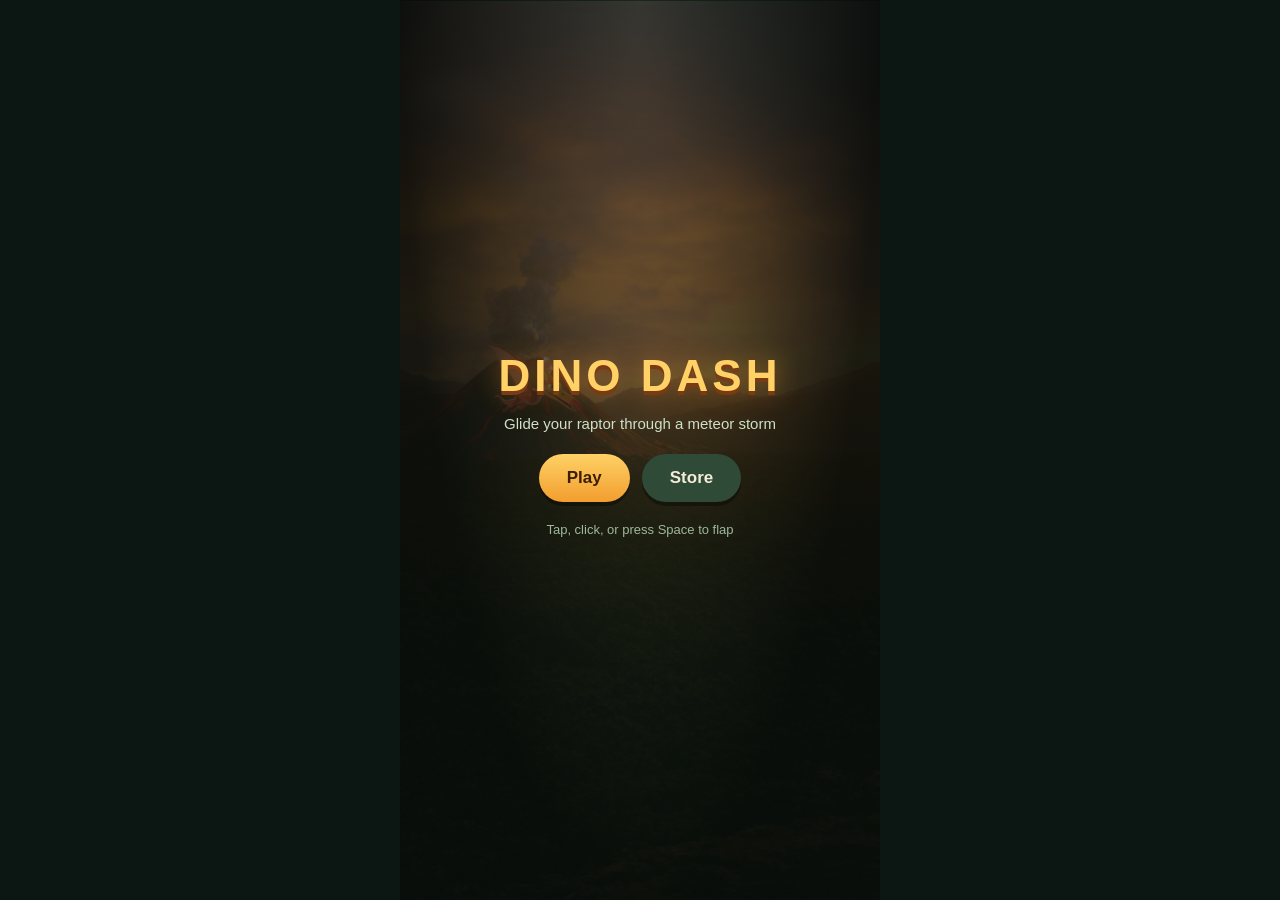
==== web/index.html @ 1cfb5ed5 "Initial commit: Dino Dash web game A Flappy-Bird-style canvas game with real 3D-rendered art generat" ====
<!doctype html>
<html lang="en">
<head>
<meta charset="utf-8" />
<meta name="viewport" content="width=device-width, initial-scale=1, maximum-scale=1, user-scalable=no" />
<title>Dino Dash</title>
<link rel="stylesheet" href="style.css" />
</head>
<body>
<div id="app">
  <canvas id="game-canvas"></canvas>

  <!-- HUD shown during play -->
  <div id="hud" class="hidden">
    <div id="score">0</div>
  </div>

  <!-- Start screen -->
  <div id="screen-start" class="screen">
    <h1 class="title">DINO DASH</h1>
    <p class="subtitle">Glide your raptor through a meteor storm</p>
    <div class="menu-buttons">
      <button id="btn-play" class="btn btn-primary">Play</button>
      <button id="btn-store" class="btn">Store</button>
    </div>
    <p class="hint">Tap, click, or press Space to flap</p>
  </div>

  <!-- Game over screen -->
  <div id="screen-gameover" class="screen hidden">
    <h2 class="title small">EXTINCT!</h2>
    <div class="stat-row">
      <div class="stat"><span class="stat-label">Score</span><span id="final-score" class="stat-value">0</span></div>
      <div class="stat"><span class="stat-label">Best</span><span id="best-score" class="stat-value">0</span></div>
    </div>
    <div class="menu-buttons">
      <button id="btn-retry" class="btn btn-primary">Retry</button>
      <button id="btn-menu" class="btn">Menu</button>
    </div>
  </div>

  <!-- Store screen -->
  <div id="screen-store" class="screen hidden">
    <div class="store-header">
      <button id="btn-store-back" class="btn btn-icon">&larr;</button>
      <h2 class="title small">DINO STORE</h2>
      <div class="store-spacer"></div>
    </div>
    <p class="store-note">Skins are cosmetic only &mdash; every dino plays exactly the same. Purchases here are a local demo, no real payment is processed.</p>
    <div id="store-grid" class="store-grid"></div>
  </div>

  <!-- Purchase confirm modal -->
  <div id="modal-buy" class="modal hidden">
    <div class="modal-card">
      <h3 id="modal-buy-title">Buy character</h3>
      <p id="modal-buy-desc"></p>
      <div class="menu-buttons">
        <button id="btn-buy-confirm" class="btn btn-primary">Confirm purchase</button>
        <button id="btn-buy-cancel" class="btn">Cancel</button>
      </div>
    </div>
  </div>
</div>

<script src="js/characters.js"></script>
<script src="js/storage.js"></script>
<script src="js/art.js"></script>
<script src="js/entities.js"></script>
<script src="js/game.js"></script>
<script src="js/store.js"></script>
<script src="js/main.js"></script>
</body>
</html>
---- web/style.css ----
* { box-sizing: border-box; }

html, body {
  margin: 0;
  height: 100%;
  background: #0c1612;
  font-family: 'Trebuchet MS', 'Segoe UI', sans-serif;
  overflow: hidden;
  -webkit-tap-highlight-color: transparent;
  touch-action: none;
}

#app {
  position: relative;
  width: 100%;
  height: 100%;
  max-width: 480px;
  margin: 0 auto;
  background: #000;
}

#game-canvas {
  display: block;
  width: 100%;
  height: 100%;
  background: #1c3a2e;
}

.hidden { display: none !important; }

#hud {
  position: absolute;
  top: 0;
  left: 0;
  right: 0;
  display: flex;
  justify-content: center;
  padding-top: 24px;
  pointer-events: none;
}

#score {
  font-size: 56px;
  font-weight: 900;
  color: #fff;
  text-shadow: 0 3px 0 rgba(0,0,0,0.5), 0 0 12px rgba(255,200,80,0.4);
  -webkit-text-stroke: 2px #1c3a2e;
}

.screen {
  position: absolute;
  inset: 0;
  display: flex;
  flex-direction: column;
  align-items: center;
  justify-content: center;
  gap: 14px;
  padding: 24px;
  text-align: center;
  background: radial-gradient(ellipse at top, rgba(40,70,40,0.55), rgba(8,14,10,0.92) 70%);
  color: #f4ecd8;
}

.title {
  font-size: 44px;
  letter-spacing: 4px;
  margin: 0;
  color: #ffd166;
  text-shadow: 0 4px 0 #7a3b12, 0 0 24px rgba(255,150,40,0.5);
}

.title.small { font-size: 30px; }

.subtitle {
  margin: 0 0 8px;
  color: #cfe0c8;
  font-size: 15px;
}

.hint {
  margin-top: 6px;
  font-size: 13px;
  color: #9db89a;
}

.menu-buttons {
  display: flex;
  gap: 12px;
  flex-wrap: wrap;
  justify-content: center;
}

.btn {
  font-family: inherit;
  font-size: 17px;
  font-weight: 700;
  padding: 14px 28px;
  border-radius: 999px;
  border: none;
  background: #2f4a36;
  color: #f4ecd8;
  cursor: pointer;
  box-shadow: 0 4px 0 rgba(0,0,0,0.35);
  transition: transform 0.08s ease;
}

.btn:active { transform: translateY(3px); box-shadow: 0 1px 0 rgba(0,0,0,0.35); }

.btn-primary {
  background: linear-gradient(180deg, #ffd166, #f29e2e);
  color: #3a1e00;
}

.btn-icon {
  padding: 10px 16px;
  font-size: 20px;
}

.stat-row {
  display: flex;
  gap: 28px;
  margin: 4px 0 8px;
}

.stat { display: flex; flex-direction: column; align-items: center; }
.stat-label { font-size: 12px; color: #9db89a; text-transform: uppercase; letter-spacing: 1px; }
.stat-value { font-size: 28px; font-weight: 800; color: #ffd166; }

#screen-store {
  justify-content: flex-start;
  padding-top: 18px;
  overflow-y: auto;
}

.store-header {
  display: flex;
  align-items: center;
  width: 100%;
  gap: 8px;
}

.store-spacer { flex: 1; }
.store-header .title.small { flex: 1; margin: 0; }

.store-note {
  font-size: 12.5px;
  color: #9db89a;
  max-width: 380px;
  margin: 4px 0 10px;
}

.store-grid {
  width: 100%;
  display: grid;
  grid-template-columns: repeat(2, 1fr);
  gap: 12px;
  overflow-y: auto;
  padding-bottom: 24px;
}

.dino-card {
  background: rgba(20,32,22,0.75);
  border: 2px solid rgba(255,255,255,0.08);
  border-radius: 16px;
  padding: 10px;
  display: flex;
  flex-direction: column;
  align-items: center;
  gap: 6px;
}

.dino-card.equipped { border-color: #ffd166; }
.dino-card.owned { opacity: 1; }

.dino-card canvas { width: 84px; height: 84px; }

.dino-name { font-weight: 700; font-size: 14px; }

.dino-rarity {
  font-size: 10.5px;
  text-transform: uppercase;
  letter-spacing: 0.5px;
  padding: 2px 8px;
  border-radius: 999px;
}

.rarity-common { background: #3c4a3c; color: #cfe0c8; }
.rarity-uncommon { background: #1f5d3a; color: #b9f3cf; }
.rarity-rare { background: #1f4d7a; color: #bfe0ff; }
.rarity-epic { background: #5a2a7a; color: #e7c9ff; }
.rarity-legendary { background: #7a4d12; color: #ffe2a8; }
.rarity-mythic { background: linear-gradient(90deg,#7a1212,#b8860b); color: #ffe9b0; }

.dino-price { font-size: 13px; color: #ffd166; font-weight: 700; }

.dino-card .btn {
  font-size: 12.5px;
  padding: 8px 14px;
  margin-top: 2px;
}

.modal {
  position: absolute;
  inset: 0;
  background: rgba(0,0,0,0.6);
  display: flex;
  align-items: center;
  justify-content: center;
  padding: 24px;
}

.modal-card {
  background: #142016;
  border: 1px solid rgba(255,255,255,0.1);
  border-radius: 16px;
  padding: 24px;
  max-width: 320px;
  text-align: center;
  color: #f4ecd8;
}

.modal-card h3 { margin-top: 0; color: #ffd166; }
.modal-card p { font-size: 13.5px; color: #cfe0c8; }
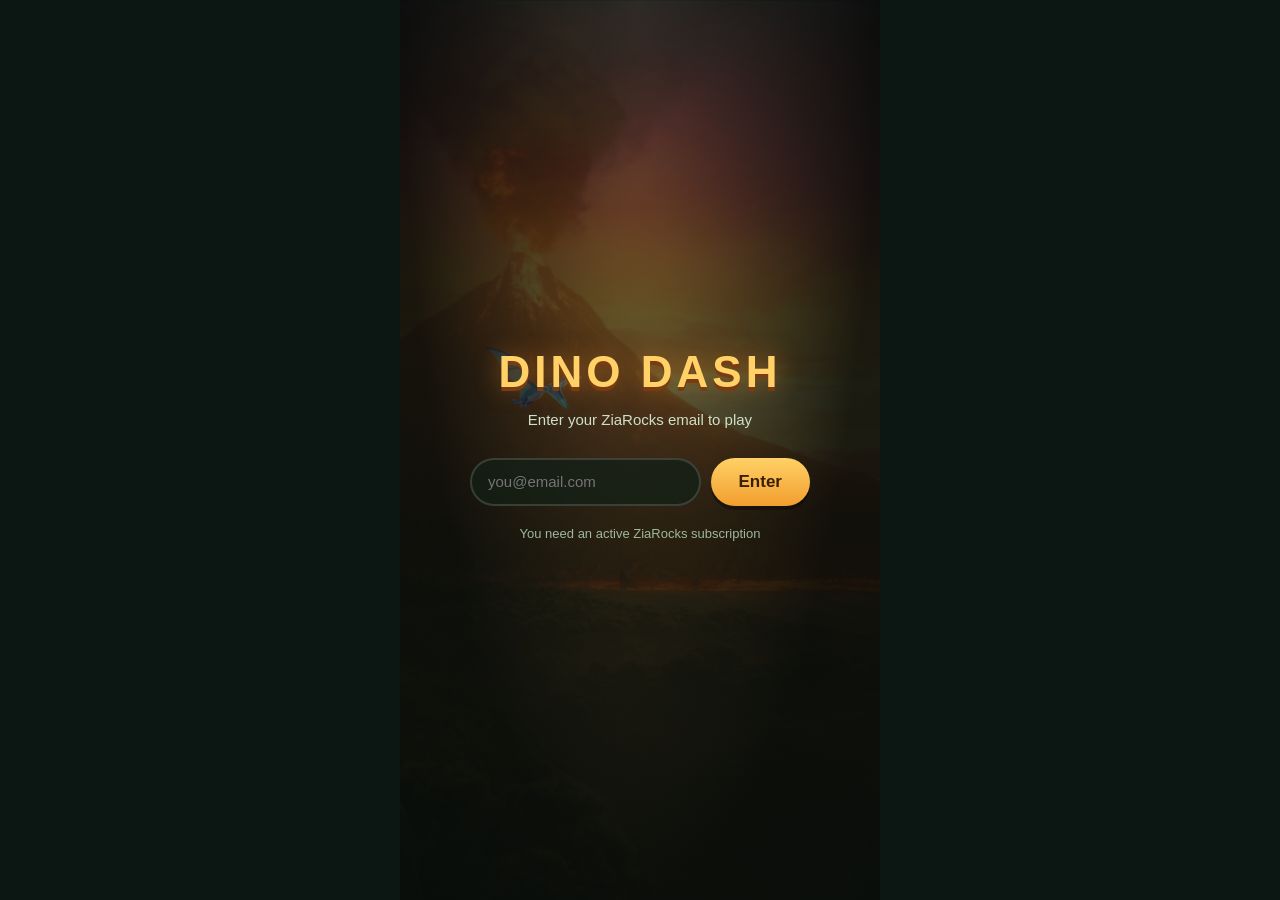
==== commit cc6a6c95: "Integrate Orbit: login verification, tournaments, score submission - Login screen with ZiaRocks emai" ====
--- a/web/index.html
+++ b/web/index.html
@@ -13,20 +13,47 @@
   <!-- HUD shown during play -->
   <div id="hud" class="hidden">
     <div id="score">0</div>
+    <div id="hud-tournament" class="hidden"></div>
+  </div>
+
+  <!-- Login screen -->
+  <div id="screen-login" class="screen">
+    <h1 class="title">DINO DASH</h1>
+    <p class="subtitle">Enter your ZiaRocks email to play</p>
+    <div class="login-form">
+      <input type="email" id="login-email" class="input-email" placeholder="you@email.com" autocomplete="email" />
+      <button id="btn-login" class="btn btn-primary">Enter</button>
+    </div>
+    <p id="login-error" class="error-text hidden"></p>
+    <p class="hint">You need an active ZiaRocks subscription</p>
   </div>
 
   <!-- Start screen -->
-  <div id="screen-start" class="screen">
+  <div id="screen-start" class="screen hidden">
     <h1 class="title">DINO DASH</h1>
-    <p class="subtitle">Glide your raptor through a meteor storm</p>
+    <p id="welcome-name" class="subtitle"></p>
     <div class="menu-buttons">
       <button id="btn-play" class="btn btn-primary">Play</button>
+      <button id="btn-tournaments" class="btn btn-tournament">Tournaments</button>
       <button id="btn-store" class="btn">Store</button>
     </div>
     <p class="hint">Tap, click, or press Space to flap</p>
+    <button id="btn-logout" class="btn-link">Logout</button>
   </div>
 
-  <!-- Game over screen -->
+  <!-- Tournaments screen -->
+  <div id="screen-tournaments" class="screen hidden">
+    <div class="store-header">
+      <button id="btn-tournaments-back" class="btn btn-icon">&larr;</button>
+      <h2 class="title small">TOURNAMENTS</h2>
+      <div class="store-spacer"></div>
+    </div>
+    <div id="tournament-list" class="tournament-list">
+      <p class="hint">Loading...</p>
+    </div>
+  </div>
+
+  <!-- Game over screen (free play) -->
   <div id="screen-gameover" class="screen hidden">
     <h2 class="title small">EXTINCT!</h2>
     <div class="stat-row">
@@ -39,6 +66,20 @@
     </div>
   </div>
 
+  <!-- Game over screen (tournament) -->
+  <div id="screen-tournament-over" class="screen hidden">
+    <h2 class="title small">EXTINCT!</h2>
+    <div class="stat-row">
+      <div class="stat"><span class="stat-label">Score</span><span id="t-final-score" class="stat-value">0</span></div>
+      <div class="stat"><span class="stat-label">Rank</span><span id="t-rank" class="stat-value">-</span></div>
+    </div>
+    <p id="t-submit-status" class="hint">Submitting score...</p>
+    <div class="menu-buttons">
+      <button id="btn-t-retry" class="btn btn-primary">Play Again</button>
+      <button id="btn-t-menu" class="btn">Menu</button>
+    </div>
+  </div>
+
   <!-- Store screen -->
   <div id="screen-store" class="screen hidden">
     <div class="store-header">
@@ -46,7 +87,7 @@
       <h2 class="title small">DINO STORE</h2>
       <div class="store-spacer"></div>
     </div>
-    <p class="store-note">Skins are cosmetic only &mdash; every dino plays exactly the same. Purchases here are a local demo, no real payment is processed.</p>
+    <p class="store-note">Skins are cosmetic only &mdash; every dino plays exactly the same.</p>
     <div id="store-grid" class="store-grid"></div>
   </div>
 
@@ -65,6 +106,7 @@
 
 <script src="js/characters.js"></script>
 <script src="js/storage.js"></script>
+<script src="js/orbit.js"></script>
 <script src="js/art.js"></script>
 <script src="js/entities.js"></script>
 <script src="js/game.js"></script>
--- a/web/style.css
+++ b/web/style.css
@@ -221,3 +221,134 @@
 
 .modal-card h3 { margin-top: 0; color: #ffd166; }
 .modal-card p { font-size: 13.5px; color: #cfe0c8; }
+
+/* Login */
+.login-form {
+  display: flex;
+  gap: 10px;
+  width: 100%;
+  max-width: 340px;
+  margin-top: 8px;
+}
+
+.input-email {
+  flex: 1;
+  font-family: inherit;
+  font-size: 15px;
+  padding: 12px 16px;
+  border-radius: 999px;
+  border: 2px solid rgba(255,255,255,0.15);
+  background: rgba(20,32,22,0.8);
+  color: #f4ecd8;
+  outline: none;
+}
+
+.input-email:focus { border-color: #ffd166; }
+
+.error-text {
+  color: #ff6b6b;
+  font-size: 13px;
+  margin: 4px 0 0;
+}
+
+.btn-link {
+  background: none;
+  border: none;
+  color: #9db89a;
+  font-size: 13px;
+  cursor: pointer;
+  margin-top: 8px;
+  font-family: inherit;
+  text-decoration: underline;
+}
+
+.btn-link:hover { color: #ffd166; }
+
+/* Tournaments */
+.btn-tournament {
+  background: linear-gradient(180deg, #4CAF50, #2E7D32);
+  color: #fff;
+}
+
+.tournament-list {
+  width: 100%;
+  display: flex;
+  flex-direction: column;
+  gap: 12px;
+  overflow-y: auto;
+  padding-bottom: 24px;
+  max-height: 70vh;
+}
+
+.t-card {
+  background: rgba(20,32,22,0.85);
+  border: 2px solid rgba(76,175,80,0.3);
+  border-radius: 16px;
+  padding: 16px;
+  text-align: left;
+  display: flex;
+  flex-direction: column;
+  gap: 6px;
+}
+
+.t-card-header {
+  display: flex;
+  justify-content: space-between;
+  align-items: center;
+}
+
+.t-card-name {
+  font-size: 18px;
+  font-weight: 800;
+  color: #ffd166;
+}
+
+.t-card-status {
+  font-size: 11px;
+  font-weight: 700;
+  text-transform: uppercase;
+  letter-spacing: 1px;
+  padding: 3px 10px;
+  border-radius: 999px;
+}
+
+.t-status-active { background: #4CAF50; color: #fff; }
+.t-status-upcoming { background: #FF9800; color: #fff; }
+
+.t-card-prizes {
+  font-size: 13px;
+  color: #cfe0c8;
+}
+
+.t-card-time {
+  font-size: 12px;
+  color: #9db89a;
+}
+
+.t-card .btn {
+  align-self: flex-end;
+  margin-top: 4px;
+  font-size: 14px;
+  padding: 10px 24px;
+}
+
+.t-no-tournaments {
+  text-align: center;
+  color: #9db89a;
+  padding: 40px 0;
+  font-size: 15px;
+}
+
+#hud-tournament {
+  font-size: 13px;
+  color: #4CAF50;
+  font-weight: 700;
+  text-shadow: 0 1px 3px rgba(0,0,0,0.6);
+  margin-top: 4px;
+}
+
+#screen-tournaments {
+  justify-content: flex-start;
+  padding-top: 18px;
+  overflow-y: auto;
+}
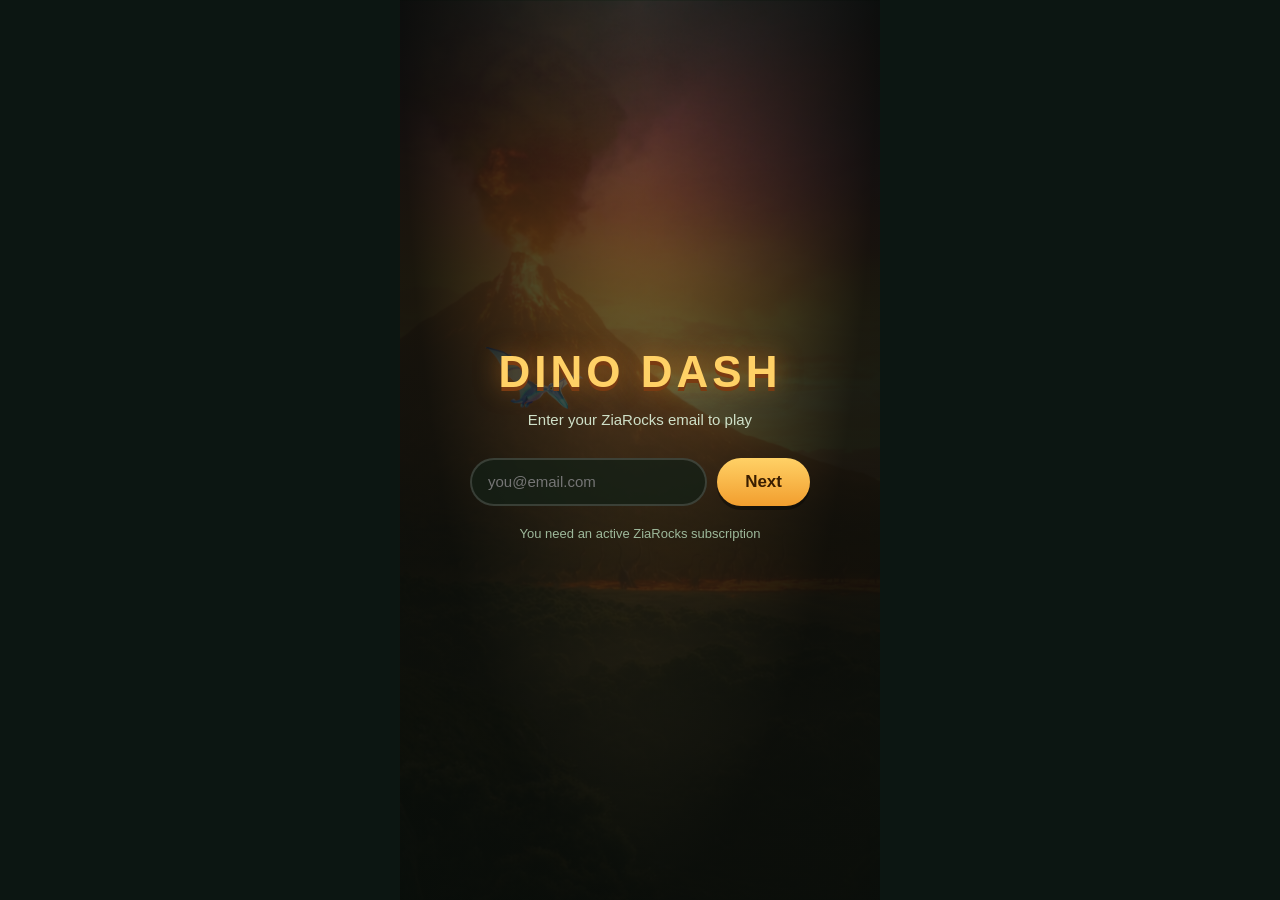
==== commit 57ec3112: "Auth flow: email check, create password, login, forgot password Same auth flow as Orbit - uses check" ====
--- a/web/index.html
+++ b/web/index.html
@@ -16,19 +16,52 @@
     <div id="hud-tournament" class="hidden"></div>
   </div>
 
-  <!-- Login screen -->
+  <!-- Step 1: Email -->
   <div id="screen-login" class="screen">
     <h1 class="title">DINO DASH</h1>
     <p class="subtitle">Enter your ZiaRocks email to play</p>
     <div class="login-form">
-      <input type="email" id="login-email" class="input-email" placeholder="you@email.com" autocomplete="email" />
-      <button id="btn-login" class="btn btn-primary">Enter</button>
+      <input type="email" id="login-email" class="input-field" placeholder="you@email.com" autocomplete="email" />
+      <button id="btn-check-email" class="btn btn-primary">Next</button>
     </div>
     <p id="login-error" class="error-text hidden"></p>
     <p class="hint">You need an active ZiaRocks subscription</p>
   </div>
 
-  <!-- Start screen -->
+  <!-- Step 2a: Create password (first time) -->
+  <div id="screen-create-password" class="screen hidden">
+    <h1 class="title small">CREATE PASSWORD</h1>
+    <p id="create-pw-email" class="subtitle"></p>
+    <div class="password-form">
+      <input type="password" id="create-pw-input" class="input-field" placeholder="Create a password (min 6 chars)" />
+      <input type="password" id="create-pw-confirm" class="input-field" placeholder="Confirm password" />
+      <button id="btn-create-pw" class="btn btn-primary btn-full">Create Account</button>
+    </div>
+    <p id="create-pw-error" class="error-text hidden"></p>
+    <button id="btn-create-pw-back" class="btn-link">&larr; Use a different email</button>
+  </div>
+
+  <!-- Step 2b: Login with password (returning user) -->
+  <div id="screen-password" class="screen hidden">
+    <h1 class="title small">WELCOME BACK</h1>
+    <p id="login-pw-email" class="subtitle"></p>
+    <div class="password-form">
+      <input type="password" id="login-pw-input" class="input-field" placeholder="Enter your password" />
+      <button id="btn-login-pw" class="btn btn-primary btn-full">Log In</button>
+    </div>
+    <p id="login-pw-error" class="error-text hidden"></p>
+    <button id="btn-forgot-pw" class="btn-link">Forgot password?</button>
+    <button id="btn-login-pw-back" class="btn-link">&larr; Use a different email</button>
+  </div>
+
+  <!-- Forgot password confirmation -->
+  <div id="screen-forgot" class="screen hidden">
+    <h1 class="title small">CHECK YOUR EMAIL</h1>
+    <p id="forgot-msg" class="subtitle">A password reset link has been sent to your email.</p>
+    <button id="btn-forgot-back" class="btn btn-primary">Back to Login</button>
+  </div>
+
+  <!-- Start screen (main menu) -->
   <div id="screen-start" class="screen hidden">
     <h1 class="title">DINO DASH</h1>
     <p id="welcome-name" class="subtitle"></p>
--- a/web/style.css
+++ b/web/style.css
@@ -231,7 +231,7 @@
   margin-top: 8px;
 }
 
-.input-email {
+.input-field {
   flex: 1;
   font-family: inherit;
   font-size: 15px;
@@ -241,9 +241,22 @@
   background: rgba(20,32,22,0.8);
   color: #f4ecd8;
   outline: none;
-}
-
-.input-email:focus { border-color: #ffd166; }
+  width: 100%;
+  box-sizing: border-box;
+}
+
+.input-field:focus { border-color: #ffd166; }
+
+.password-form {
+  display: flex;
+  flex-direction: column;
+  gap: 10px;
+  width: 100%;
+  max-width: 340px;
+  margin-top: 8px;
+}
+
+.btn-full { width: 100%; }
 
 .error-text {
   color: #ff6b6b;
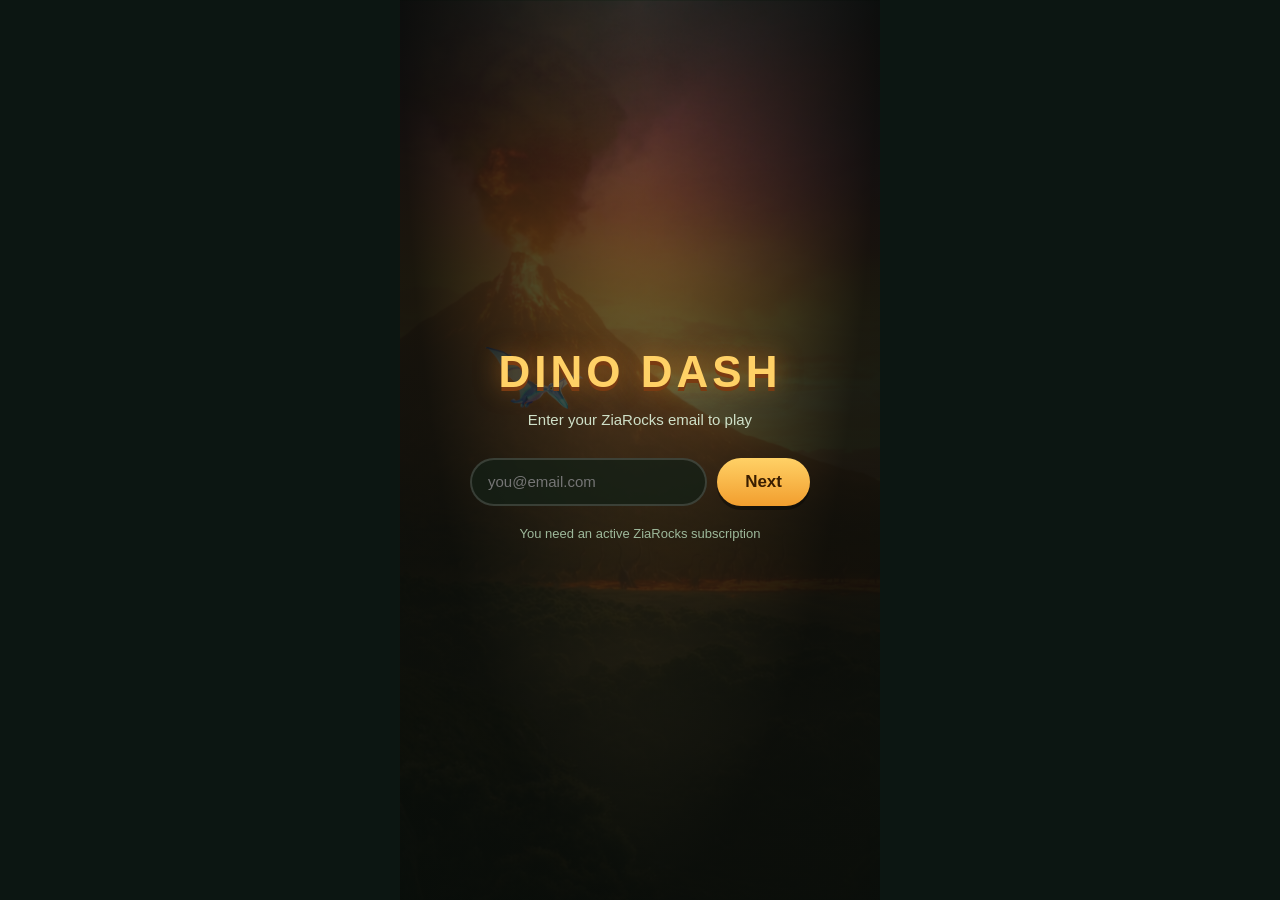
==== commit a0767db2: "Add password visibility toggle (eye icon) on all password fields" ====
--- a/web/index.html
+++ b/web/index.html
@@ -33,8 +33,14 @@
     <h1 class="title small">CREATE PASSWORD</h1>
     <p id="create-pw-email" class="subtitle"></p>
     <div class="password-form">
-      <input type="password" id="create-pw-input" class="input-field" placeholder="Create a password (min 6 chars)" />
-      <input type="password" id="create-pw-confirm" class="input-field" placeholder="Confirm password" />
+      <div class="input-wrap">
+        <input type="password" id="create-pw-input" class="input-field" placeholder="Create a password (min 6 chars)" />
+        <button type="button" class="btn-eye" data-target="create-pw-input">👁</button>
+      </div>
+      <div class="input-wrap">
+        <input type="password" id="create-pw-confirm" class="input-field" placeholder="Confirm password" />
+        <button type="button" class="btn-eye" data-target="create-pw-confirm">👁</button>
+      </div>
       <button id="btn-create-pw" class="btn btn-primary btn-full">Create Account</button>
     </div>
     <p id="create-pw-error" class="error-text hidden"></p>
@@ -46,7 +52,10 @@
     <h1 class="title small">WELCOME BACK</h1>
     <p id="login-pw-email" class="subtitle"></p>
     <div class="password-form">
-      <input type="password" id="login-pw-input" class="input-field" placeholder="Enter your password" />
+      <div class="input-wrap">
+        <input type="password" id="login-pw-input" class="input-field" placeholder="Enter your password" />
+        <button type="button" class="btn-eye" data-target="login-pw-input">👁</button>
+      </div>
       <button id="btn-login-pw" class="btn btn-primary btn-full">Log In</button>
     </div>
     <p id="login-pw-error" class="error-text hidden"></p>
--- a/web/style.css
+++ b/web/style.css
@@ -258,6 +258,30 @@
 
 .btn-full { width: 100%; }
 
+.input-wrap {
+  position: relative;
+  width: 100%;
+}
+
+.input-wrap .input-field { padding-right: 44px; }
+
+.btn-eye {
+  position: absolute;
+  right: 8px;
+  top: 50%;
+  transform: translateY(-50%);
+  background: none;
+  border: none;
+  font-size: 18px;
+  cursor: pointer;
+  padding: 4px 8px;
+  opacity: 0.5;
+  transition: opacity 0.15s;
+}
+
+.btn-eye:hover { opacity: 1; }
+.btn-eye.active { opacity: 1; }
+
 .error-text {
   color: #ff6b6b;
   font-size: 13px;
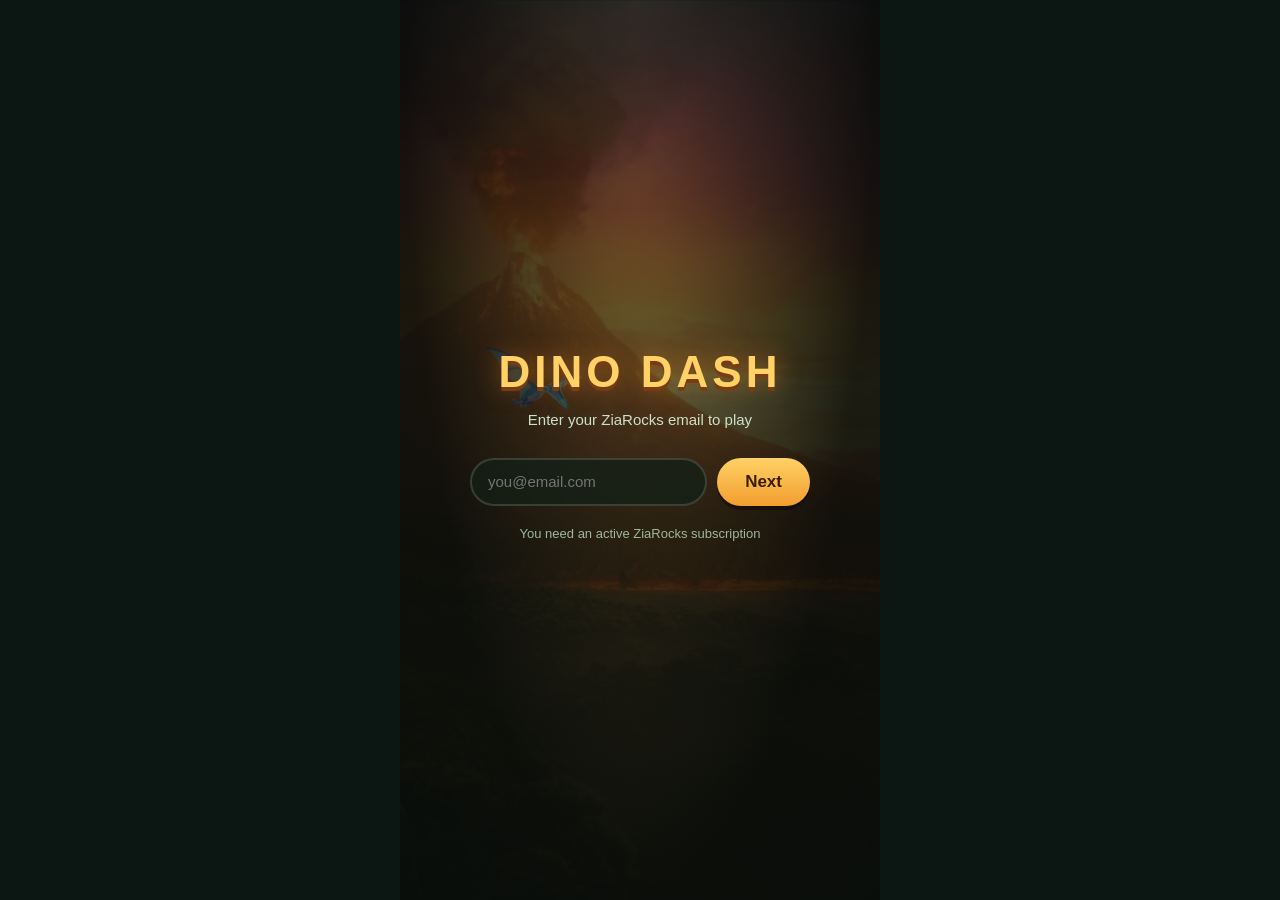
==== commit 4de90e10: "Restore game subtitle, add admin panel (Live/Upcoming/Past/Players)" ====
--- a/web/index.html
+++ b/web/index.html
@@ -73,14 +73,34 @@
   <!-- Start screen (main menu) -->
   <div id="screen-start" class="screen hidden">
     <h1 class="title">DINO DASH</h1>
-    <p id="welcome-name" class="subtitle"></p>
+    <p class="subtitle">Glide your raptor through a meteor storm</p>
+    <p id="welcome-name" class="welcome-tag"></p>
     <div class="menu-buttons">
       <button id="btn-play" class="btn btn-primary">Play</button>
       <button id="btn-tournaments" class="btn btn-tournament">Tournaments</button>
       <button id="btn-store" class="btn">Store</button>
+      <button id="btn-admin" class="btn btn-admin hidden">Admin</button>
     </div>
     <p class="hint">Tap, click, or press Space to flap</p>
     <button id="btn-logout" class="btn-link">Logout</button>
+  </div>
+
+  <!-- Admin panel (admin only) -->
+  <div id="screen-admin" class="screen hidden">
+    <div class="store-header">
+      <button id="btn-admin-back" class="btn btn-icon">&larr;</button>
+      <h2 class="title small">ADMIN PANEL</h2>
+      <div class="store-spacer"></div>
+    </div>
+    <div class="admin-tabs">
+      <button class="admin-tab active" data-tab="live">Live</button>
+      <button class="admin-tab" data-tab="upcoming">Upcoming</button>
+      <button class="admin-tab" data-tab="past">Past</button>
+      <button class="admin-tab" data-tab="players">Players</button>
+    </div>
+    <div id="admin-content" class="admin-content">
+      <p class="hint">Loading...</p>
+    </div>
   </div>
 
   <!-- Tournaments screen -->
--- a/web/style.css
+++ b/web/style.css
@@ -384,8 +384,131 @@
   margin-top: 4px;
 }
 
-#screen-tournaments {
+#screen-tournaments, #screen-admin {
   justify-content: flex-start;
   padding-top: 18px;
   overflow-y: auto;
 }
+
+.welcome-tag {
+  font-size: 13px;
+  color: #4CAF50;
+  margin: 0;
+  font-weight: 700;
+}
+
+.btn-admin {
+  background: linear-gradient(180deg, #ff6b6b, #c0392b);
+  color: #fff;
+}
+
+/* Admin panel */
+.admin-tabs {
+  display: flex;
+  gap: 6px;
+  width: 100%;
+  margin-bottom: 12px;
+}
+
+.admin-tab {
+  flex: 1;
+  font-family: inherit;
+  font-size: 13px;
+  font-weight: 700;
+  padding: 10px 8px;
+  border: 2px solid rgba(255,255,255,0.1);
+  border-radius: 10px;
+  background: rgba(20,32,22,0.6);
+  color: #9db89a;
+  cursor: pointer;
+  transition: all 0.15s;
+}
+
+.admin-tab.active {
+  background: rgba(76,175,80,0.2);
+  border-color: #4CAF50;
+  color: #4CAF50;
+}
+
+.admin-content {
+  width: 100%;
+  display: flex;
+  flex-direction: column;
+  gap: 10px;
+  overflow-y: auto;
+  max-height: 65vh;
+  padding-bottom: 24px;
+}
+
+.admin-card {
+  background: rgba(20,32,22,0.85);
+  border: 1px solid rgba(255,255,255,0.08);
+  border-radius: 12px;
+  padding: 14px;
+  text-align: left;
+}
+
+.admin-card-header {
+  display: flex;
+  justify-content: space-between;
+  align-items: center;
+  margin-bottom: 6px;
+}
+
+.admin-card-name {
+  font-size: 16px;
+  font-weight: 800;
+  color: #ffd166;
+}
+
+.admin-card-badge {
+  font-size: 10px;
+  font-weight: 700;
+  text-transform: uppercase;
+  padding: 3px 8px;
+  border-radius: 999px;
+}
+
+.badge-live { background: #4CAF50; color: #fff; }
+.badge-upcoming { background: #FF9800; color: #fff; }
+.badge-ended { background: #666; color: #ccc; }
+
+.admin-card-detail {
+  font-size: 12px;
+  color: #9db89a;
+  margin: 2px 0;
+}
+
+.admin-card-prizes {
+  font-size: 13px;
+  color: #cfe0c8;
+  margin-top: 4px;
+}
+
+.admin-player-row {
+  display: flex;
+  justify-content: space-between;
+  align-items: center;
+  padding: 10px 14px;
+  background: rgba(20,32,22,0.85);
+  border: 1px solid rgba(255,255,255,0.08);
+  border-radius: 10px;
+}
+
+.admin-player-email {
+  font-size: 14px;
+  color: #f4ecd8;
+  font-weight: 600;
+}
+
+.admin-player-info {
+  font-size: 12px;
+  color: #9db89a;
+}
+
+.admin-empty {
+  text-align: center;
+  color: #9db89a;
+  padding: 30px 0;
+  font-size: 14px;
+}
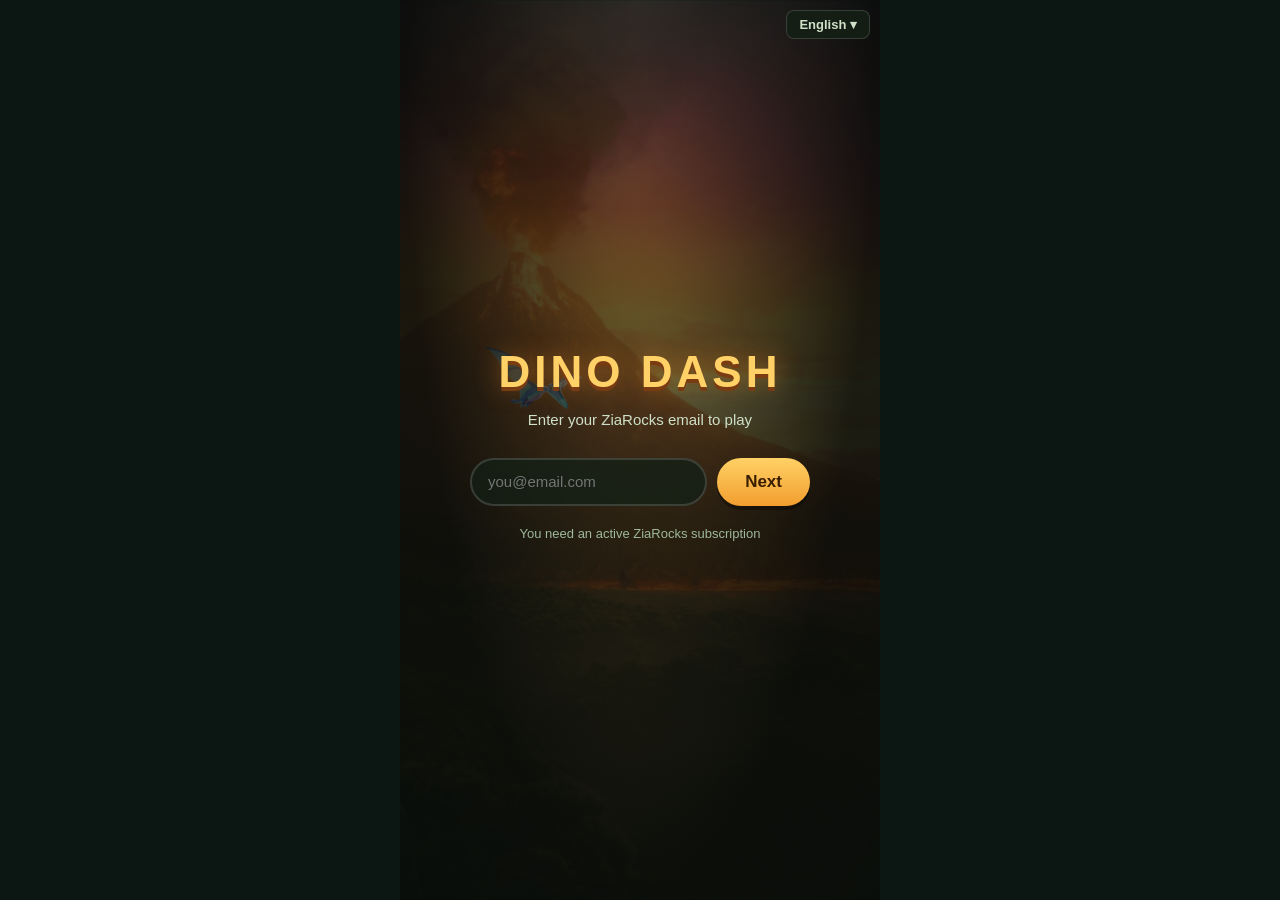
==== commit bcb442af: "Add i18n (EN/ES/KO/FIL), how-to-play with skip, language picker" ====
--- a/web/index.html
+++ b/web/index.html
@@ -10,6 +10,12 @@
 <div id="app">
   <canvas id="game-canvas"></canvas>
 
+  <!-- Language selector (top-right, always visible on screens) -->
+  <div id="lang-picker" class="lang-picker">
+    <button id="btn-lang" class="btn-lang">EN ▾</button>
+    <div id="lang-dropdown" class="lang-dropdown hidden"></div>
+  </div>
+
   <!-- HUD shown during play -->
   <div id="hud" class="hidden">
     <div id="score">0</div>
@@ -18,88 +24,104 @@
 
   <!-- Step 1: Email -->
   <div id="screen-login" class="screen">
-    <h1 class="title">DINO DASH</h1>
-    <p class="subtitle">Enter your ZiaRocks email to play</p>
+    <h1 class="title" data-i18n="loginTitle">DINO DASH</h1>
+    <p class="subtitle" data-i18n="loginSubtitle">Enter your ZiaRocks email to play</p>
     <div class="login-form">
-      <input type="email" id="login-email" class="input-field" placeholder="you@email.com" autocomplete="email" />
-      <button id="btn-check-email" class="btn btn-primary">Next</button>
+      <input type="email" id="login-email" class="input-field" data-i18n-placeholder="loginPlaceholder" placeholder="you@email.com" autocomplete="email" />
+      <button id="btn-check-email" class="btn btn-primary" data-i18n="loginNext">Next</button>
     </div>
     <p id="login-error" class="error-text hidden"></p>
-    <p class="hint">You need an active ZiaRocks subscription</p>
+    <p class="hint" data-i18n="loginHint">You need an active ZiaRocks subscription</p>
   </div>
 
   <!-- Step 2a: Create password (first time) -->
   <div id="screen-create-password" class="screen hidden">
-    <h1 class="title small">CREATE PASSWORD</h1>
+    <h1 class="title small" data-i18n="createPwTitle">CREATE PASSWORD</h1>
     <p id="create-pw-email" class="subtitle"></p>
     <div class="password-form">
       <div class="input-wrap">
-        <input type="password" id="create-pw-input" class="input-field" placeholder="Create a password (min 6 chars)" />
+        <input type="password" id="create-pw-input" class="input-field" data-i18n-placeholder="createPwPlaceholder" placeholder="Create a password (min 6 chars)" />
         <button type="button" class="btn-eye" data-target="create-pw-input">👁</button>
       </div>
       <div class="input-wrap">
-        <input type="password" id="create-pw-confirm" class="input-field" placeholder="Confirm password" />
+        <input type="password" id="create-pw-confirm" class="input-field" data-i18n-placeholder="createPwConfirm" placeholder="Confirm password" />
         <button type="button" class="btn-eye" data-target="create-pw-confirm">👁</button>
       </div>
-      <button id="btn-create-pw" class="btn btn-primary btn-full">Create Account</button>
+      <button id="btn-create-pw" class="btn btn-primary btn-full" data-i18n="createPwBtn">Create Account</button>
     </div>
     <p id="create-pw-error" class="error-text hidden"></p>
-    <button id="btn-create-pw-back" class="btn-link">&larr; Use a different email</button>
+    <button id="btn-create-pw-back" class="btn-link" data-i18n="backEmail">&larr; Use a different email</button>
   </div>
 
   <!-- Step 2b: Login with password (returning user) -->
   <div id="screen-password" class="screen hidden">
-    <h1 class="title small">WELCOME BACK</h1>
+    <h1 class="title small" data-i18n="welcomeBack">WELCOME BACK</h1>
     <p id="login-pw-email" class="subtitle"></p>
     <div class="password-form">
       <div class="input-wrap">
-        <input type="password" id="login-pw-input" class="input-field" placeholder="Enter your password" />
+        <input type="password" id="login-pw-input" class="input-field" data-i18n-placeholder="loginPwPlaceholder" placeholder="Enter your password" />
         <button type="button" class="btn-eye" data-target="login-pw-input">👁</button>
       </div>
-      <button id="btn-login-pw" class="btn btn-primary btn-full">Log In</button>
+      <button id="btn-login-pw" class="btn btn-primary btn-full" data-i18n="loginPwBtn">Log In</button>
     </div>
     <p id="login-pw-error" class="error-text hidden"></p>
-    <button id="btn-forgot-pw" class="btn-link">Forgot password?</button>
-    <button id="btn-login-pw-back" class="btn-link">&larr; Use a different email</button>
+    <button id="btn-forgot-pw" class="btn-link" data-i18n="forgotPw">Forgot password?</button>
+    <button id="btn-login-pw-back" class="btn-link" data-i18n="backEmail">&larr; Use a different email</button>
   </div>
 
   <!-- Forgot password confirmation -->
   <div id="screen-forgot" class="screen hidden">
-    <h1 class="title small">CHECK YOUR EMAIL</h1>
-    <p id="forgot-msg" class="subtitle">A password reset link has been sent to your email.</p>
-    <button id="btn-forgot-back" class="btn btn-primary">Back to Login</button>
+    <h1 class="title small" data-i18n="forgotTitle">CHECK YOUR EMAIL</h1>
+    <p id="forgot-msg" class="subtitle" data-i18n="forgotMsg">A password reset link has been sent to your email.</p>
+    <button id="btn-forgot-back" class="btn btn-primary" data-i18n="forgotBack">Back to Login</button>
+  </div>
+
+  <!-- How to play -->
+  <div id="screen-howto" class="screen hidden">
+    <h1 class="title small" data-i18n="howToPlayTitle">HOW TO PLAY</h1>
+    <div class="howto-steps">
+      <div class="howto-step"><span class="howto-icon">👆</span><span data-i18n="howToPlay1">Tap the screen, click, or press Space to flap your wings.</span></div>
+      <div class="howto-step"><span class="howto-icon">☄️</span><span data-i18n="howToPlay2">Dodge the meteors falling from the sky.</span></div>
+      <div class="howto-step"><span class="howto-icon">⭐</span><span data-i18n="howToPlay3">Each meteor pair you pass earns you 1 point.</span></div>
+      <div class="howto-step"><span class="howto-icon">💀</span><span data-i18n="howToPlay4">Hit a meteor or the ground and it's game over!</span></div>
+    </div>
+    <p class="howto-tip" data-i18n="howToPlayTip">Tip: Short taps give more control than holding.</p>
+    <div class="menu-buttons">
+      <button id="btn-howto-ok" class="btn btn-primary" data-i18n="howToPlayBtn">Got it!</button>
+      <button id="btn-howto-skip" class="btn" data-i18n="howToPlaySkip">Skip</button>
+    </div>
   </div>
 
   <!-- Start screen (main menu) -->
   <div id="screen-start" class="screen hidden">
     <h1 class="title">DINO DASH</h1>
-    <p class="subtitle">Glide your raptor through a meteor storm</p>
+    <p class="subtitle" data-i18n="menuSubtitle">Glide your raptor through a meteor storm</p>
     <p id="welcome-name" class="welcome-tag"></p>
     <div class="menu-buttons">
-      <button id="btn-play" class="btn btn-primary">Play</button>
-      <button id="btn-tournaments" class="btn btn-tournament">Tournaments</button>
-      <button id="btn-store" class="btn">Store</button>
-      <button id="btn-admin" class="btn btn-admin hidden">Admin</button>
-    </div>
-    <p class="hint">Tap, click, or press Space to flap</p>
-    <button id="btn-logout" class="btn-link">Logout</button>
+      <button id="btn-play" class="btn btn-primary" data-i18n="menuPlay">Play</button>
+      <button id="btn-tournaments" class="btn btn-tournament" data-i18n="menuTournaments">Tournaments</button>
+      <button id="btn-store" class="btn" data-i18n="menuStore">Store</button>
+      <button id="btn-admin" class="btn btn-admin hidden" data-i18n="menuAdmin">Admin</button>
+    </div>
+    <p class="hint" data-i18n="menuHint">Tap, click, or press Space to flap</p>
+    <button id="btn-logout" class="btn-link" data-i18n="menuLogout">Logout</button>
   </div>
 
   <!-- Admin panel (admin only) -->
   <div id="screen-admin" class="screen hidden">
     <div class="store-header">
       <button id="btn-admin-back" class="btn btn-icon">&larr;</button>
-      <h2 class="title small">ADMIN PANEL</h2>
+      <h2 class="title small" data-i18n="adminTitle">ADMIN PANEL</h2>
       <div class="store-spacer"></div>
     </div>
     <div class="admin-tabs">
-      <button class="admin-tab active" data-tab="live">Live</button>
-      <button class="admin-tab" data-tab="upcoming">Upcoming</button>
-      <button class="admin-tab" data-tab="past">Past</button>
-      <button class="admin-tab" data-tab="players">Players</button>
+      <button class="admin-tab active" data-tab="live" data-i18n="adminLive">Live</button>
+      <button class="admin-tab" data-tab="upcoming" data-i18n="adminUpcoming">Upcoming</button>
+      <button class="admin-tab" data-tab="past" data-i18n="adminPast">Past</button>
+      <button class="admin-tab" data-tab="players" data-i18n="adminPlayers">Players</button>
     </div>
     <div id="admin-content" class="admin-content">
-      <p class="hint">Loading...</p>
+      <p class="hint" data-i18n="adminLoading">Loading...</p>
     </div>
   </div>
 
@@ -107,38 +129,38 @@
   <div id="screen-tournaments" class="screen hidden">
     <div class="store-header">
       <button id="btn-tournaments-back" class="btn btn-icon">&larr;</button>
-      <h2 class="title small">TOURNAMENTS</h2>
+      <h2 class="title small" data-i18n="tournamentsTitle">TOURNAMENTS</h2>
       <div class="store-spacer"></div>
     </div>
     <div id="tournament-list" class="tournament-list">
-      <p class="hint">Loading...</p>
+      <p class="hint" data-i18n="tournamentsLoading">Loading...</p>
     </div>
   </div>
 
   <!-- Game over screen (free play) -->
   <div id="screen-gameover" class="screen hidden">
-    <h2 class="title small">EXTINCT!</h2>
+    <h2 class="title small" data-i18n="gameoverTitle">EXTINCT!</h2>
     <div class="stat-row">
-      <div class="stat"><span class="stat-label">Score</span><span id="final-score" class="stat-value">0</span></div>
-      <div class="stat"><span class="stat-label">Best</span><span id="best-score" class="stat-value">0</span></div>
-    </div>
-    <div class="menu-buttons">
-      <button id="btn-retry" class="btn btn-primary">Retry</button>
-      <button id="btn-menu" class="btn">Menu</button>
+      <div class="stat"><span class="stat-label" data-i18n="gameoverScore">Score</span><span id="final-score" class="stat-value">0</span></div>
+      <div class="stat"><span class="stat-label" data-i18n="gameoverBest">Best</span><span id="best-score" class="stat-value">0</span></div>
+    </div>
+    <div class="menu-buttons">
+      <button id="btn-retry" class="btn btn-primary" data-i18n="gameoverRetry">Retry</button>
+      <button id="btn-menu" class="btn" data-i18n="gameoverMenu">Menu</button>
     </div>
   </div>
 
   <!-- Game over screen (tournament) -->
   <div id="screen-tournament-over" class="screen hidden">
-    <h2 class="title small">EXTINCT!</h2>
+    <h2 class="title small" data-i18n="gameoverTitle">EXTINCT!</h2>
     <div class="stat-row">
-      <div class="stat"><span class="stat-label">Score</span><span id="t-final-score" class="stat-value">0</span></div>
-      <div class="stat"><span class="stat-label">Rank</span><span id="t-rank" class="stat-value">-</span></div>
-    </div>
-    <p id="t-submit-status" class="hint">Submitting score...</p>
-    <div class="menu-buttons">
-      <button id="btn-t-retry" class="btn btn-primary">Play Again</button>
-      <button id="btn-t-menu" class="btn">Menu</button>
+      <div class="stat"><span class="stat-label" data-i18n="gameoverScore">Score</span><span id="t-final-score" class="stat-value">0</span></div>
+      <div class="stat"><span class="stat-label" data-i18n="gameoverRank">Rank</span><span id="t-rank" class="stat-value">-</span></div>
+    </div>
+    <p id="t-submit-status" class="hint" data-i18n="gameoverSubmitting">Submitting score...</p>
+    <div class="menu-buttons">
+      <button id="btn-t-retry" class="btn btn-primary" data-i18n="gameoverPlayAgain">Play Again</button>
+      <button id="btn-t-menu" class="btn" data-i18n="gameoverMenu">Menu</button>
     </div>
   </div>
 
@@ -146,10 +168,10 @@
   <div id="screen-store" class="screen hidden">
     <div class="store-header">
       <button id="btn-store-back" class="btn btn-icon">&larr;</button>
-      <h2 class="title small">DINO STORE</h2>
+      <h2 class="title small" data-i18n="storeTitle">DINO STORE</h2>
       <div class="store-spacer"></div>
     </div>
-    <p class="store-note">Skins are cosmetic only &mdash; every dino plays exactly the same.</p>
+    <p class="store-note" data-i18n="storeNote">Skins are cosmetic only — every dino plays exactly the same.</p>
     <div id="store-grid" class="store-grid"></div>
   </div>
 
@@ -159,13 +181,14 @@
       <h3 id="modal-buy-title">Buy character</h3>
       <p id="modal-buy-desc"></p>
       <div class="menu-buttons">
-        <button id="btn-buy-confirm" class="btn btn-primary">Confirm purchase</button>
-        <button id="btn-buy-cancel" class="btn">Cancel</button>
+        <button id="btn-buy-confirm" class="btn btn-primary" data-i18n="buyConfirm">Confirm purchase</button>
+        <button id="btn-buy-cancel" class="btn" data-i18n="buyCancel">Cancel</button>
       </div>
     </div>
   </div>
 </div>
 
+<script src="js/i18n.js"></script>
 <script src="js/characters.js"></script>
 <script src="js/storage.js"></script>
 <script src="js/orbit.js"></script>
--- a/web/style.css
+++ b/web/style.css
@@ -282,6 +282,90 @@
 .btn-eye:hover { opacity: 1; }
 .btn-eye.active { opacity: 1; }
 
+/* Language picker */
+.lang-picker {
+  position: absolute;
+  top: 10px;
+  right: 10px;
+  z-index: 100;
+}
+
+.btn-lang {
+  font-family: inherit;
+  font-size: 13px;
+  font-weight: 700;
+  padding: 6px 12px;
+  border-radius: 8px;
+  border: 1px solid rgba(255,255,255,0.15);
+  background: rgba(20,32,22,0.85);
+  color: #cfe0c8;
+  cursor: pointer;
+}
+
+.btn-lang:hover { border-color: #ffd166; color: #ffd166; }
+
+.lang-dropdown {
+  position: absolute;
+  top: 100%;
+  right: 0;
+  margin-top: 4px;
+  background: #142016;
+  border: 1px solid rgba(255,255,255,0.15);
+  border-radius: 10px;
+  overflow: hidden;
+  min-width: 120px;
+}
+
+.lang-option {
+  display: block;
+  width: 100%;
+  padding: 10px 14px;
+  font-family: inherit;
+  font-size: 14px;
+  font-weight: 600;
+  border: none;
+  background: none;
+  color: #cfe0c8;
+  cursor: pointer;
+  text-align: left;
+}
+
+.lang-option:hover { background: rgba(76,175,80,0.2); color: #ffd166; }
+.lang-option.active { color: #4CAF50; }
+
+/* How to play */
+.howto-steps {
+  display: flex;
+  flex-direction: column;
+  gap: 14px;
+  width: 100%;
+  max-width: 360px;
+  margin: 12px 0;
+}
+
+.howto-step {
+  display: flex;
+  align-items: flex-start;
+  gap: 12px;
+  text-align: left;
+  font-size: 14px;
+  color: #cfe0c8;
+  line-height: 1.4;
+}
+
+.howto-icon {
+  font-size: 22px;
+  flex-shrink: 0;
+  margin-top: -2px;
+}
+
+.howto-tip {
+  font-size: 13px;
+  color: #ffd166;
+  font-style: italic;
+  margin: 8px 0 12px;
+}
+
 .error-text {
   color: #ff6b6b;
   font-size: 13px;
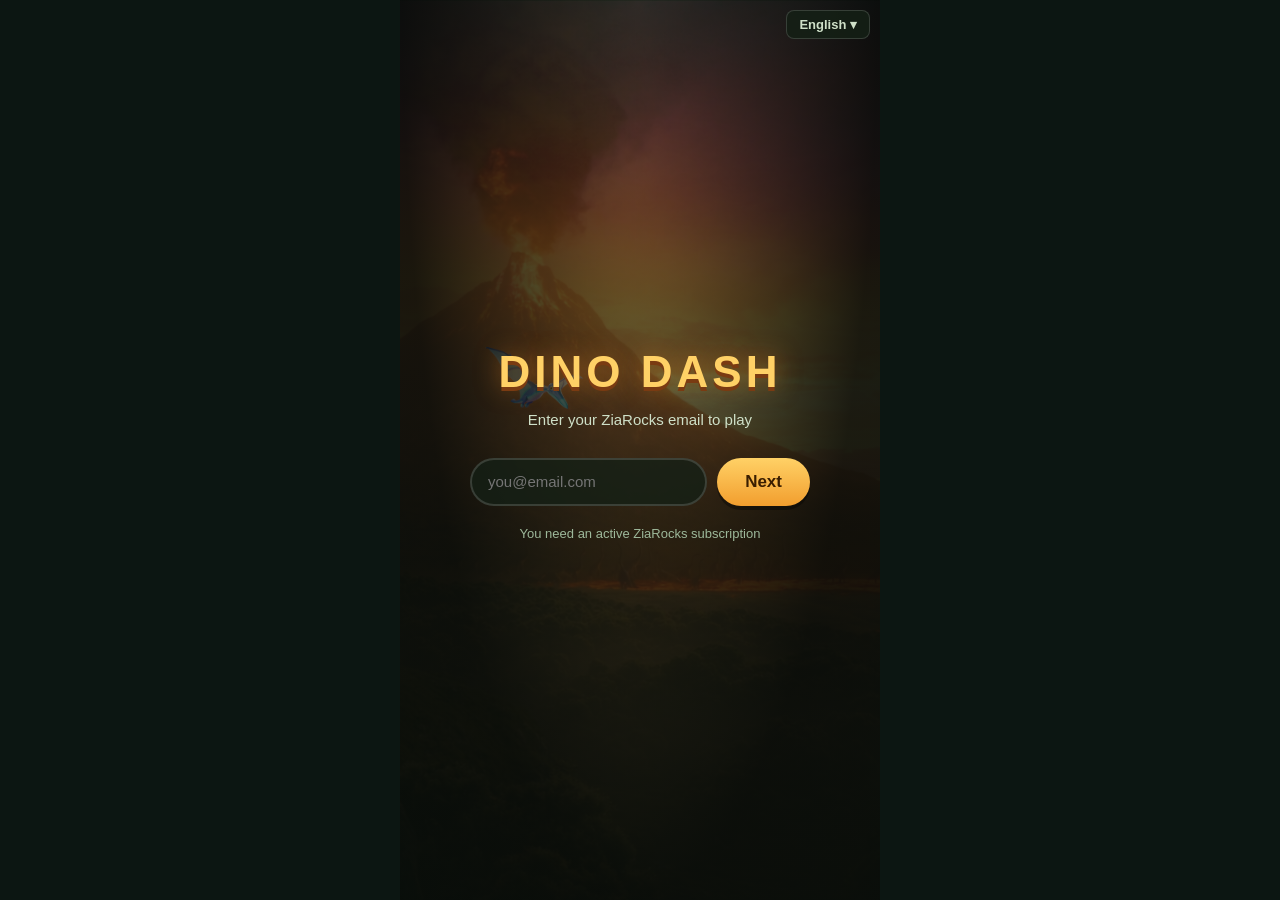
==== commit 215046f3: "Add separate admin panel at /admin/ with sidebar, login, tournaments, players" ====
--- a/web/index.html
+++ b/web/index.html
@@ -101,7 +101,7 @@
       <button id="btn-play" class="btn btn-primary" data-i18n="menuPlay">Play</button>
       <button id="btn-tournaments" class="btn btn-tournament" data-i18n="menuTournaments">Tournaments</button>
       <button id="btn-store" class="btn" data-i18n="menuStore">Store</button>
-      <button id="btn-admin" class="btn btn-admin hidden" data-i18n="menuAdmin">Admin</button>
+      <a href="/admin/" id="btn-admin" class="btn btn-admin hidden" data-i18n="menuAdmin">Admin</a>
     </div>
     <p class="hint" data-i18n="menuHint">Tap, click, or press Space to flap</p>
     <button id="btn-logout" class="btn-link" data-i18n="menuLogout">Logout</button>
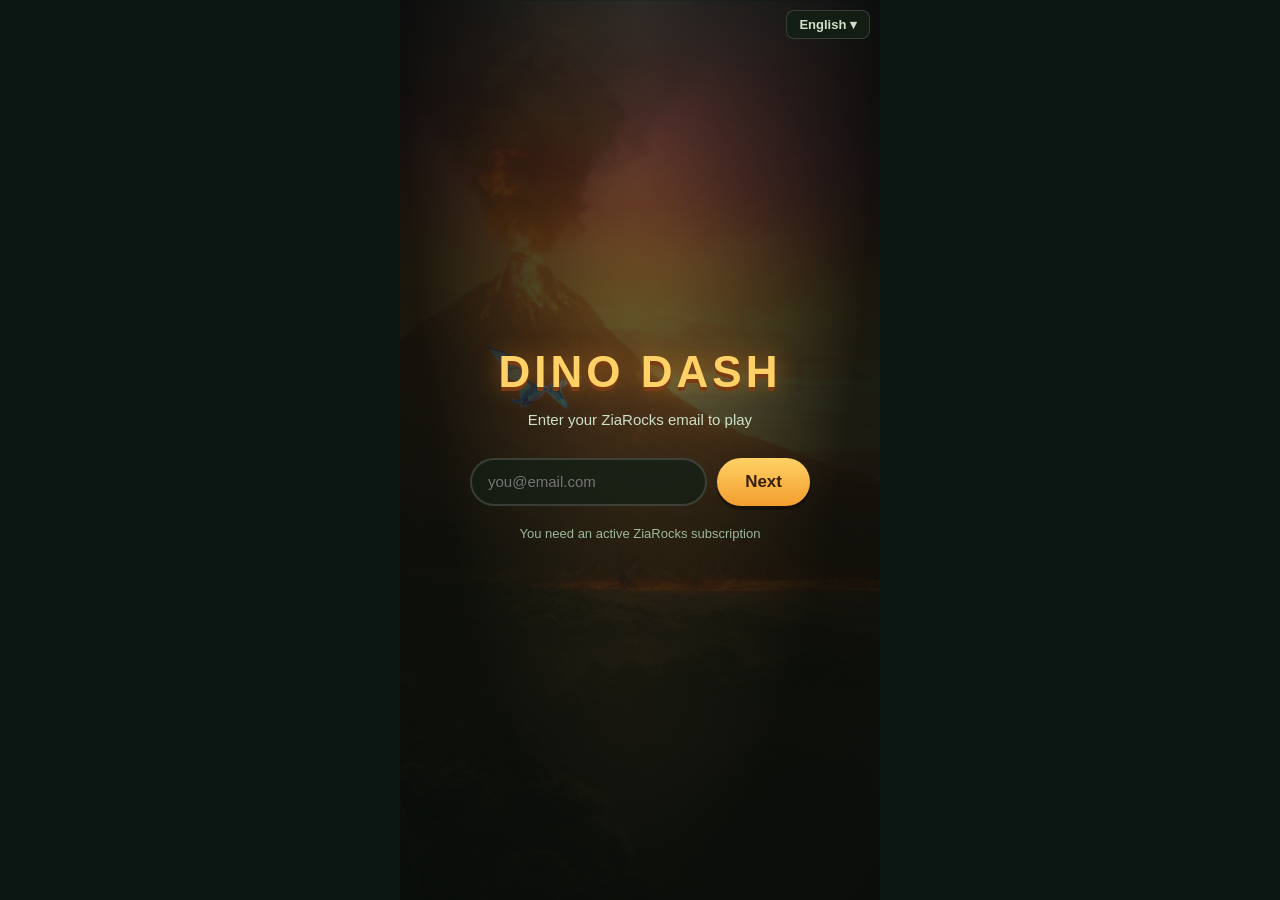
==== commit d120b872: "Disable Store button as Coming Soon" ====
--- a/web/index.html
+++ b/web/index.html
@@ -100,7 +100,7 @@
     <div class="menu-buttons">
       <button id="btn-play" class="btn btn-primary" data-i18n="menuPlay">Play</button>
       <button id="btn-tournaments" class="btn btn-tournament" data-i18n="menuTournaments">Tournaments</button>
-      <button id="btn-store" class="btn" data-i18n="menuStore">Store</button>
+      <button id="btn-store" class="btn" disabled style="opacity:0.5;cursor:not-allowed;" data-i18n="menuStore">Store (Coming Soon)</button>
       <a href="/admin/" id="btn-admin" class="btn btn-admin hidden" data-i18n="menuAdmin">Admin</a>
     </div>
     <p class="hint" data-i18n="menuHint">Tap, click, or press Space to flap</p>
--- a/web/style.css
+++ b/web/style.css
@@ -410,6 +410,15 @@
   display: flex;
   flex-direction: column;
   gap: 6px;
+  overflow: hidden;
+}
+
+.t-card-banner {
+  width: calc(100% + 32px);
+  margin: -16px -16px 8px -16px;
+  max-height: 140px;
+  object-fit: cover;
+  border-radius: 14px 14px 0 0;
 }
 
 .t-card-header {
@@ -451,6 +460,50 @@
   margin-top: 4px;
   font-size: 14px;
   padding: 10px 24px;
+}
+
+.t-leaderboard {
+  margin-top: 8px;
+  border-top: 1px solid rgba(76,175,80,0.2);
+  padding-top: 8px;
+}
+
+.t-lb-title {
+  font-size: 12px;
+  font-weight: 700;
+  color: #4CAF50;
+  text-transform: uppercase;
+  letter-spacing: 1px;
+  margin-bottom: 6px;
+}
+
+.t-lb-row {
+  display: flex;
+  align-items: center;
+  padding: 4px 0;
+  font-size: 13px;
+  color: #cfe0c8;
+}
+
+.t-lb-row:first-of-type { color: #ffd166; font-weight: 700; }
+
+.t-lb-me {
+  background: rgba(76,175,80,0.15);
+  border-radius: 6px;
+  padding: 4px 6px;
+  margin: 0 -6px;
+}
+
+.t-lb-rank { width: 28px; flex-shrink: 0; }
+.t-lb-name { flex: 1; }
+.t-lb-score { font-weight: 700; color: #ffd166; }
+
+.t-lb-empty {
+  font-size: 12px;
+  color: #9db89a;
+  text-align: center;
+  padding: 8px 0;
+  font-style: italic;
 }
 
 .t-no-tournaments {
